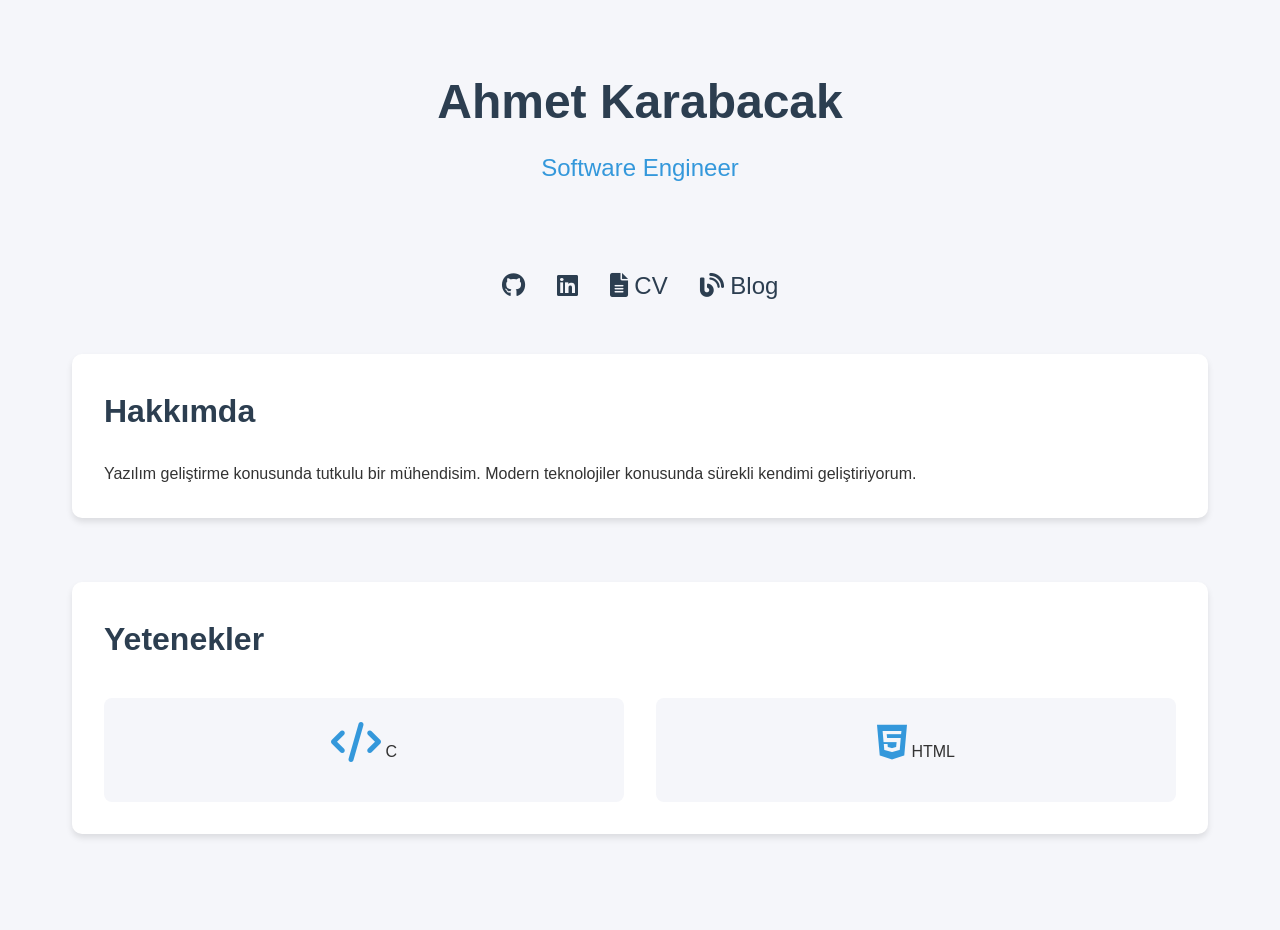
==== index.html @ 5c049808 "İlk yükleme" ====
<!DOCTYPE html>
<html lang="tr">
<head>
    <meta charset="UTF-8">
    <meta name="viewport" content="width=device-width, initial-scale=1.0">
    <title>Ahmet Karabacak - Software Engineer</title>
    <link rel="stylesheet" href="styles.css">
    <link rel="stylesheet" href="https://cdnjs.cloudflare.com/ajax/libs/font-awesome/6.0.0/css/all.min.css">
    <link href="https://unpkg.com/aos@2.3.1/dist/aos.css" rel="stylesheet">
</head>
<body>
    <div class="container">
        <header class="header" data-aos="fade-down">
            <h1>Ahmet Karabacak</h1>
            <p class="title">Software Engineer</p>
        </header>

        <nav class="social-links" data-aos="fade-up">
            <a href="https://github.com/ahmetkarabacak" target="_blank" class="social-link">
                <i class="fab fa-github"></i>
            </a>
            <a href="https://www.linkedin.com/in/ahmet-karabacak-4778a6294/" target="_blank" class="social-link">
                <i class="fab fa-linkedin"></i>
            </a>
            <a href="#" class="social-link">
                <i class="fas fa-file-alt"></i> CV
            </a>
            <a href="#" class="social-link">
                <i class="fas fa-blog"></i> Blog
            </a>
        </nav>

        <section class="about" data-aos="fade-up">
            <h2>Hakkımda</h2>
            <p>Yazılım geliştirme konusunda tutkulu bir mühendisim. Modern teknolojiler konusunda sürekli kendimi geliştiriyorum.</p>
        </section>

        <section class="skills" data-aos="fade-up">
            <h2>Yetenekler</h2>
            <div class="skill-grid">
                <div class="skill-item">
                    <i class="fas fa-code"></i>
                    <span>C</span>
                </div>
                <div class="skill-item">
                    <i class="fab fa-html5"></i>
                    <span>HTML</span>
                </div>
            </div>
        </section>
    </div>

    <script src="https://unpkg.com/aos@2.3.1/dist/aos.js"></script>
    <script>
        AOS.init({
            duration: 1000,
            once: true
        });
    </script>
</body>
</html>
---- styles.css ----
:root {
    --primary-color: #2c3e50;
    --secondary-color: #3498db;
    --text-color: #333;
    --background-color: #f5f6fa;
    --card-background: #ffffff;
}

* {
    margin: 0;
    padding: 0;
    box-sizing: border-box;
}

body {
    font-family: 'Segoe UI', Tahoma, Geneva, Verdana, sans-serif;
    line-height: 1.6;
    color: var(--text-color);
    background-color: var(--background-color);
}

.container {
    max-width: 1200px;
    margin: 0 auto;
    padding: 2rem;
}

.header {
    text-align: center;
    margin-bottom: 3rem;
    padding: 2rem 0;
}

.header h1 {
    font-size: 3rem;
    color: var(--primary-color);
    margin-bottom: 0.5rem;
}

.title {
    font-size: 1.5rem;
    color: var(--secondary-color);
}

.social-links {
    display: flex;
    justify-content: center;
    gap: 2rem;
    margin-bottom: 3rem;
}

.social-link {
    color: var(--primary-color);
    font-size: 1.5rem;
    text-decoration: none;
    transition: transform 0.3s ease, color 0.3s ease;
}

.social-link:hover {
    color: var(--secondary-color);
    transform: translateY(-3px);
}

section {
    margin-bottom: 4rem;
    padding: 2rem;
    background-color: var(--card-background);
    border-radius: 10px;
    box-shadow: 0 4px 6px rgba(0, 0, 0, 0.1);
}

h2 {
    color: var(--primary-color);
    margin-bottom: 1.5rem;
    font-size: 2rem;
}

.skill-grid {
    display: grid;
    grid-template-columns: repeat(auto-fit, minmax(150px, 1fr));
    gap: 2rem;
    margin-top: 2rem;
}

.skill-item {
    text-align: center;
    padding: 1.5rem;
    background-color: var(--background-color);
    border-radius: 8px;
    transition: transform 0.3s ease;
}

.skill-item:hover {
    transform: translateY(-5px);
}

.skill-item i {
    font-size: 2.5rem;
    color: var(--secondary-color);
    margin-bottom: 1rem;
}

.project-grid {
    display: grid;
    grid-template-columns: repeat(auto-fit, minmax(250px, 1fr));
    gap: 2rem;
    margin-top: 2rem;
}

.project-card {
    padding: 1.5rem;
    background-color: var(--background-color);
    border-radius: 8px;
    transition: transform 0.3s ease;
}

.project-card:hover {
    transform: translateY(-5px);
}

.project-card h3 {
    color: var(--primary-color);
    margin-bottom: 1rem;
}

.project-link {
    display: inline-block;
    margin-top: 1rem;
    color: var(--secondary-color);
    text-decoration: none;
    font-weight: bold;
    transition: color 0.3s ease;
}

.project-link:hover {
    color: var(--primary-color);
}

@media (max-width: 768px) {
    .container {
        padding: 1rem;
    }

    .header h1 {
        font-size: 2rem;
    }

    .title {
        font-size: 1.2rem;
    }

    .social-links {
        gap: 1rem;
    }

    section {
        padding: 1.5rem;
    }
}
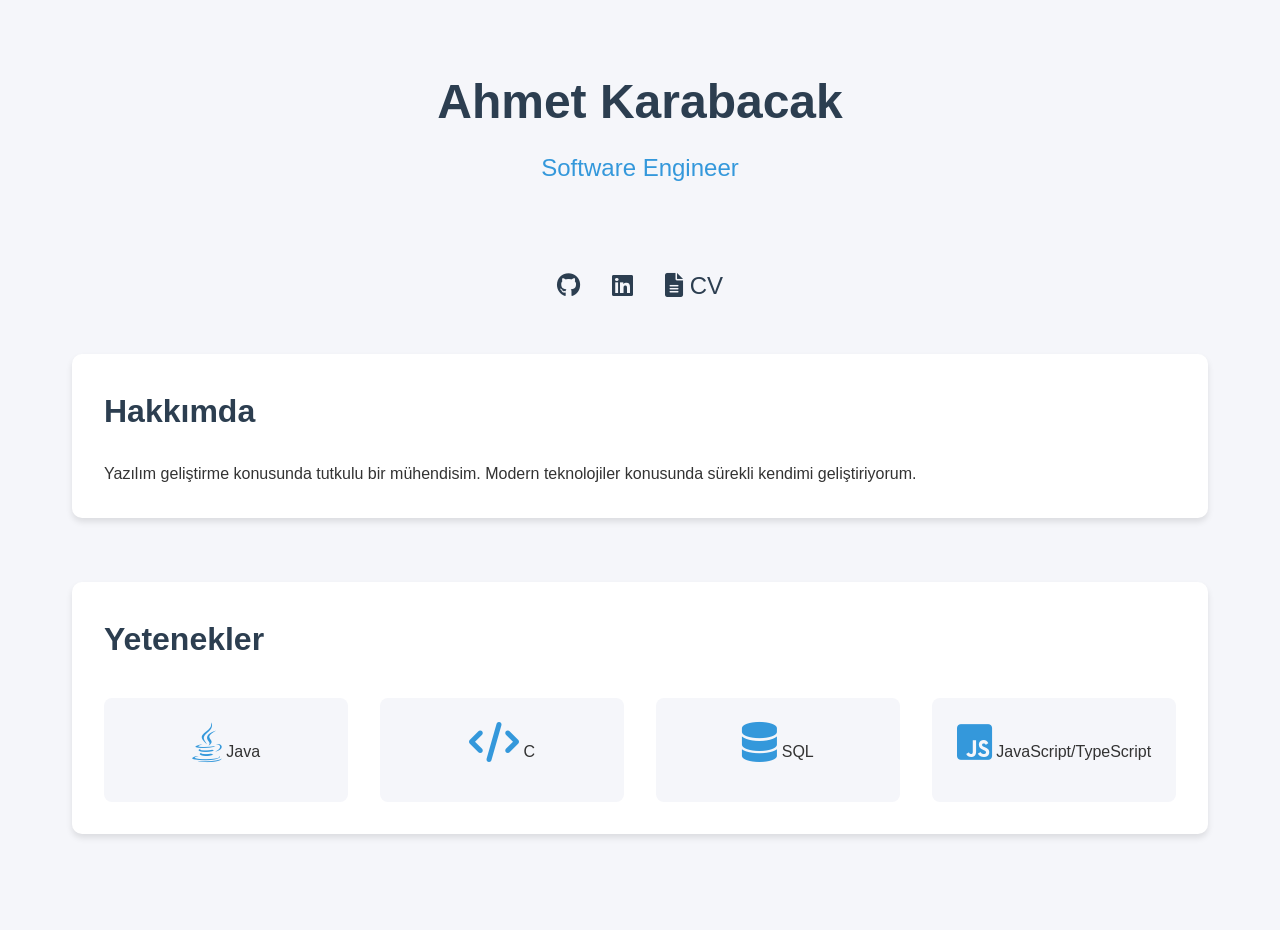
==== commit 1c7057d8: "CV baÄŸlantÄ±sÄ± ekle ve yetenekleri gÃ¼ncelle" ====
--- a/index.html
+++ b/index.html
@@ -22,11 +22,8 @@
             <a href="https://www.linkedin.com/in/ahmet-karabacak-4778a6294/" target="_blank" class="social-link">
                 <i class="fab fa-linkedin"></i>
             </a>
-            <a href="#" class="social-link">
+            <a href="CV Ahmet Karabacak.pdf" target="_blank" class="social-link">
                 <i class="fas fa-file-alt"></i> CV
-            </a>
-            <a href="#" class="social-link">
-                <i class="fas fa-blog"></i> Blog
             </a>
         </nav>
 
@@ -39,12 +36,20 @@
             <h2>Yetenekler</h2>
             <div class="skill-grid">
                 <div class="skill-item">
+                    <i class="fab fa-java"></i>
+                    <span>Java</span>
+                </div>
+                <div class="skill-item">
                     <i class="fas fa-code"></i>
                     <span>C</span>
                 </div>
                 <div class="skill-item">
-                    <i class="fab fa-html5"></i>
-                    <span>HTML</span>
+                    <i class="fas fa-database"></i>
+                    <span>SQL</span>
+                </div>
+                <div class="skill-item">
+                    <i class="fab fa-js-square"></i>
+                    <span>JavaScript/TypeScript</span>
                 </div>
             </div>
         </section>
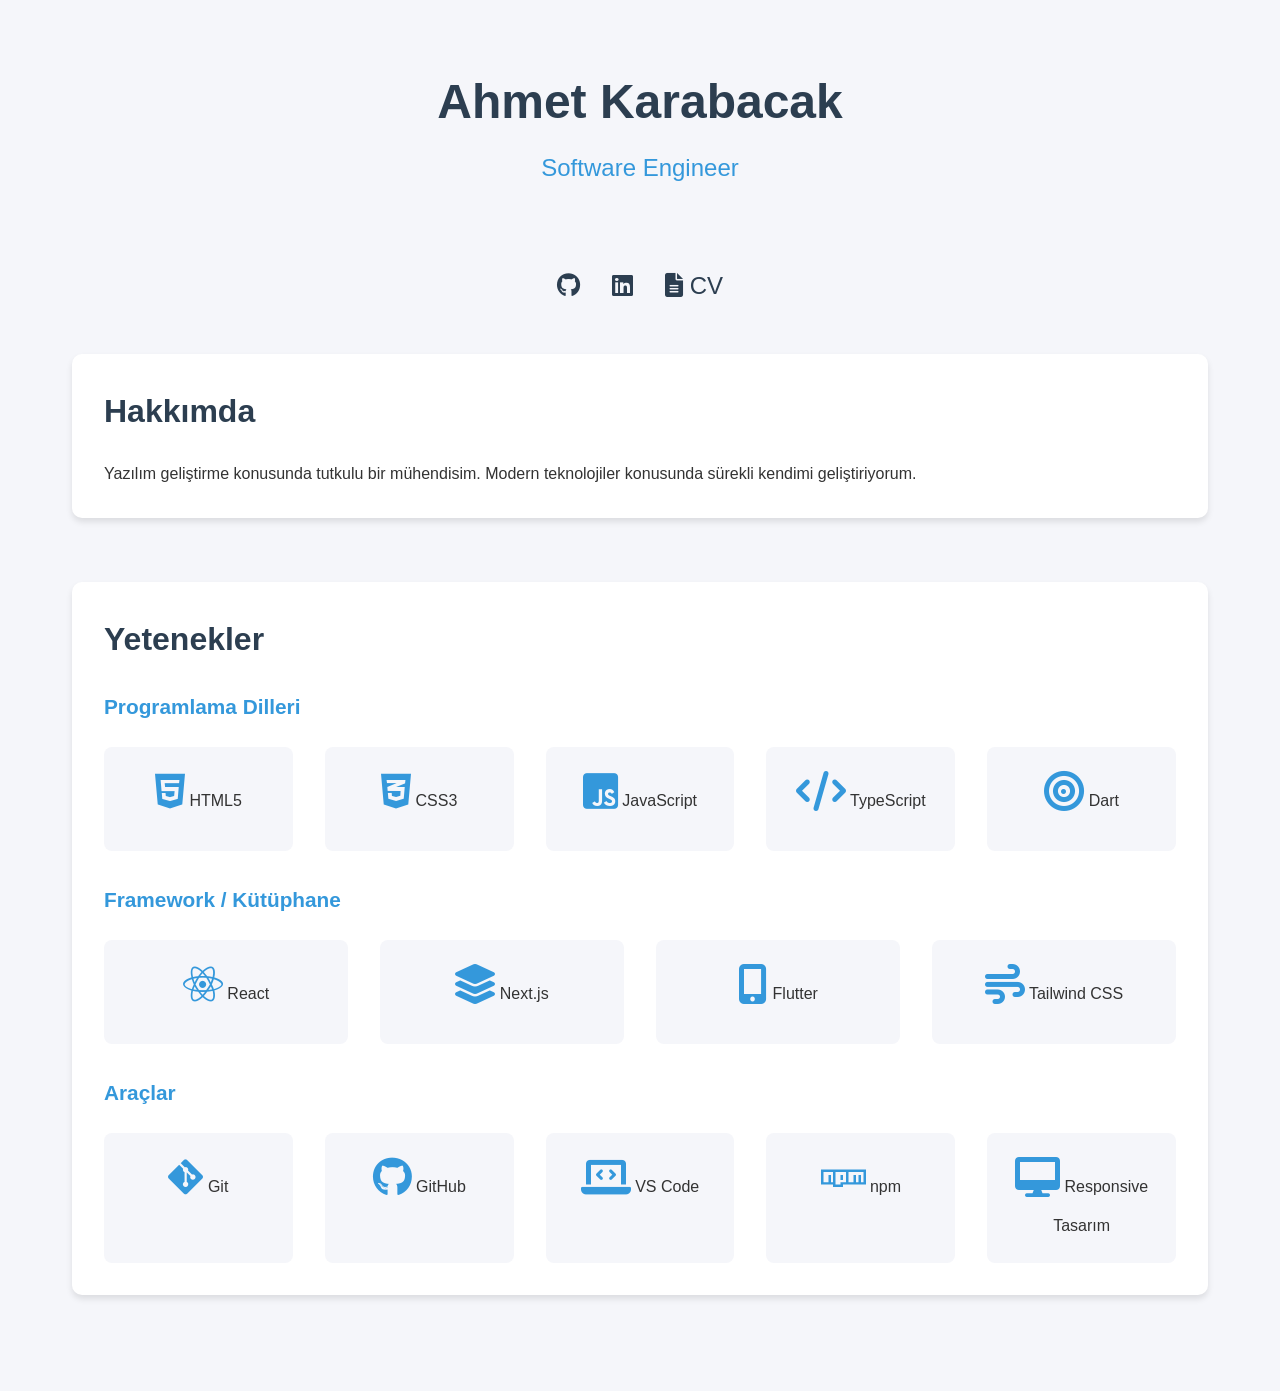
==== commit 0fc938b4: "CV güncellendi ve yetenekler CV'ye göre yenilendi" ====
--- a/index.html
+++ b/index.html
@@ -22,7 +22,7 @@
             <a href="https://www.linkedin.com/in/ahmet-karabacak-4778a6294/" target="_blank" class="social-link">
                 <i class="fab fa-linkedin"></i>
             </a>
-            <a href="CV Ahmet Karabacak.pdf" target="_blank" class="social-link">
+            <a href="Ahmet-Karabacak-CV.html" target="_blank" class="social-link">
                 <i class="fas fa-file-alt"></i> CV
             </a>
         </nav>
@@ -34,22 +34,72 @@
 
         <section class="skills" data-aos="fade-up">
             <h2>Yetenekler</h2>
+
+            <h3 class="skill-category">Programlama Dilleri</h3>
             <div class="skill-grid">
                 <div class="skill-item">
-                    <i class="fab fa-java"></i>
-                    <span>Java</span>
+                    <i class="fab fa-html5"></i>
+                    <span>HTML5</span>
+                </div>
+                <div class="skill-item">
+                    <i class="fab fa-css3-alt"></i>
+                    <span>CSS3</span>
+                </div>
+                <div class="skill-item">
+                    <i class="fab fa-js-square"></i>
+                    <span>JavaScript</span>
                 </div>
                 <div class="skill-item">
                     <i class="fas fa-code"></i>
-                    <span>C</span>
+                    <span>TypeScript</span>
                 </div>
                 <div class="skill-item">
-                    <i class="fas fa-database"></i>
-                    <span>SQL</span>
+                    <i class="fas fa-bullseye"></i>
+                    <span>Dart</span>
+                </div>
+            </div>
+
+            <h3 class="skill-category">Framework / Kütüphane</h3>
+            <div class="skill-grid">
+                <div class="skill-item">
+                    <i class="fab fa-react"></i>
+                    <span>React</span>
                 </div>
                 <div class="skill-item">
-                    <i class="fab fa-js-square"></i>
-                    <span>JavaScript/TypeScript</span>
+                    <i class="fas fa-layer-group"></i>
+                    <span>Next.js</span>
+                </div>
+                <div class="skill-item">
+                    <i class="fas fa-mobile-alt"></i>
+                    <span>Flutter</span>
+                </div>
+                <div class="skill-item">
+                    <i class="fas fa-wind"></i>
+                    <span>Tailwind CSS</span>
+                </div>
+            </div>
+
+            <h3 class="skill-category">Araçlar</h3>
+            <div class="skill-grid">
+                <div class="skill-item">
+                    <i class="fab fa-git-alt"></i>
+                    <span>Git</span>
+                </div>
+                <div class="skill-item">
+                    <i class="fab fa-github"></i>
+                    <span>GitHub</span>
+                </div>
+                <div class="skill-item">
+                    <i class="fas fa-laptop-code"></i>
+                    <span>VS Code</span>
+                </div>
+                <div class="skill-item">
+                    <i class="fab fa-npm"></i>
+                    <span>npm</span>
+                </div>
+                <div class="skill-item">
+                    <i class="fas fa-desktop"></i>
+                    <span>Responsive Tasarım</span>
                 </div>
             </div>
         </section>
--- a/styles.css
+++ b/styles.css
@@ -75,11 +75,21 @@
     font-size: 2rem;
 }
 
+.skill-category {
+    color: var(--secondary-color);
+    margin-top: 2rem;
+    font-size: 1.3rem;
+}
+
+.skill-category:first-of-type {
+    margin-top: 0;
+}
+
 .skill-grid {
     display: grid;
     grid-template-columns: repeat(auto-fit, minmax(150px, 1fr));
     gap: 2rem;
-    margin-top: 2rem;
+    margin-top: 1.5rem;
 }
 
 .skill-item {
